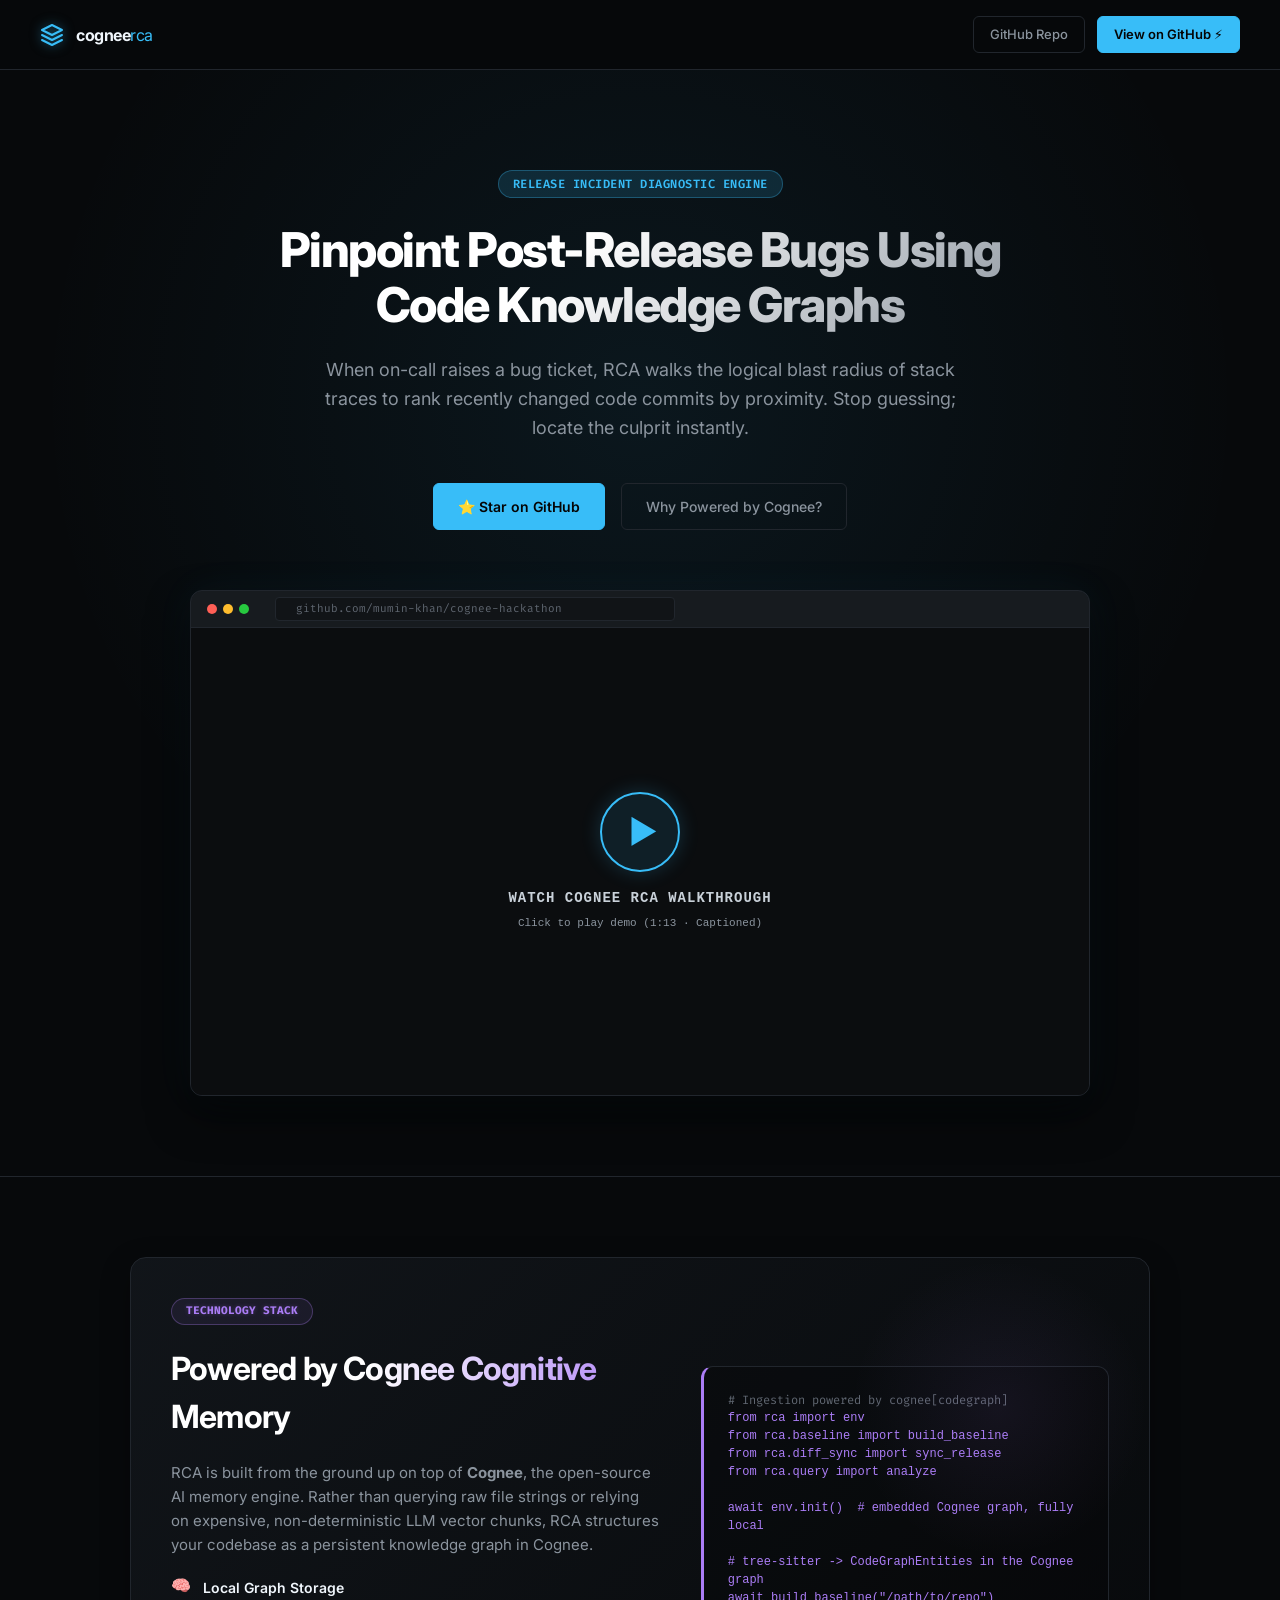
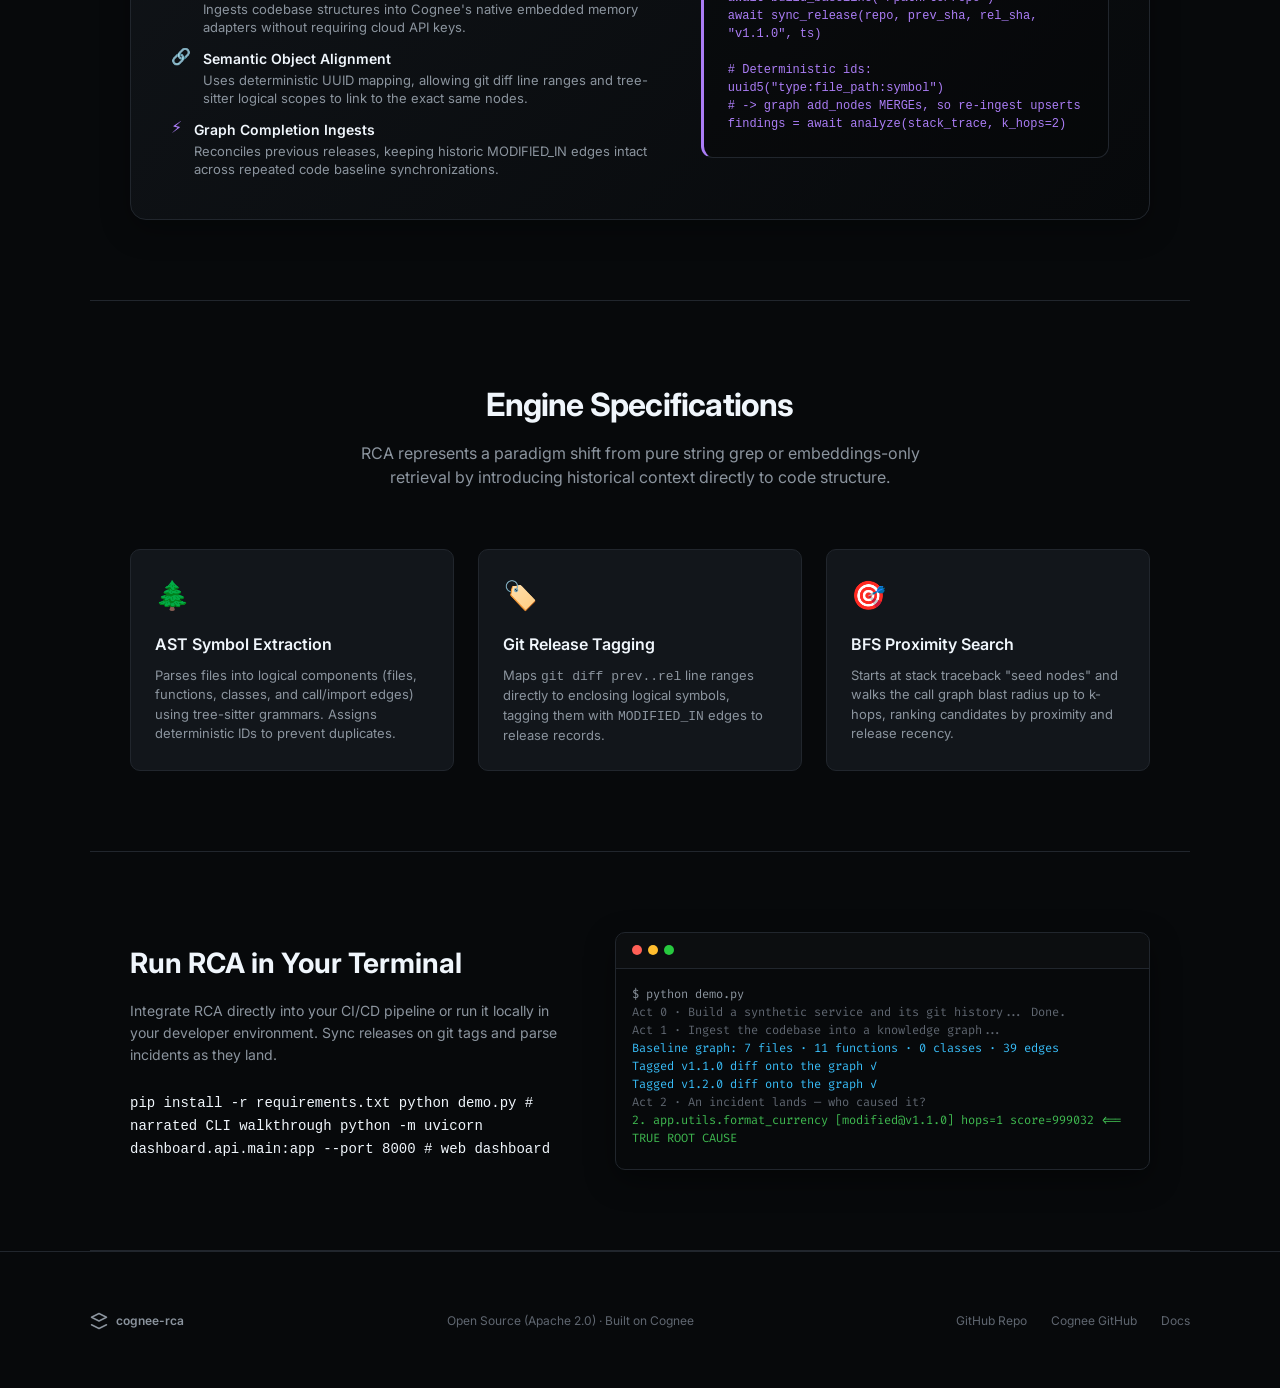
==== website/index.html @ fc98d41f "website" ====
<!DOCTYPE html>
<html lang="en">
<head>
    <meta charset="UTF-8">
    <meta name="viewport" content="width=device-width, initial-scale=1.0">
    <title>Cognee RCA — Code Knowledge Graph Root-Cause Analysis</title>
    <!-- Google Fonts for developer-centric typography -->
    <link rel="preconnect" href="https://fonts.googleapis.com">
    <link rel="preconnect" href="https://fonts.gstatic.com" crossorigin>
    <link href="https://fonts.googleapis.com/css2?family=Fira+Code:wght@400;500;600;700&family=Inter:wght@300;400;500;600;700;800&display=swap" rel="stylesheet">
    <link rel="stylesheet" href="styles.css">
    <style>
        /* Specific Landing Page Styles overrides to keep clean */
        body.landing-page {
            overflow-y: auto !important;
            height: auto;
            background-color: #07090b;
        }
        
        .landing-navbar {
            height: 70px;
            border-bottom: 1px solid var(--border-color);
            background-color: rgba(7, 9, 11, 0.8);
            backdrop-filter: blur(12px);
            position: sticky;
            top: 0;
            z-index: 1000;
            display: flex;
            align-items: center;
            justify-content: space-between;
            padding: 0 40px;
        }

        .landing-hero {
            padding: 100px 20px 80px 20px;
            text-align: center;
            position: relative;
            background: radial-gradient(circle at 50% 30%, rgba(56, 189, 248, 0.08) 0%, rgba(7, 9, 11, 0) 60%);
            border-bottom: 1px solid var(--border-color);
        }

        .hero-badge {
            background-color: var(--color-cyan-glow);
            color: var(--color-cyan);
            border: 1px solid rgba(56, 189, 248, 0.3);
            border-radius: 20px;
            padding: 4px 14px;
            font-family: var(--font-mono);
            font-size: 12px;
            font-weight: 600;
            display: inline-block;
            margin-bottom: 24px;
            letter-spacing: 0.5px;
            text-transform: uppercase;
        }

        .landing-hero h1 {
            font-size: 48px;
            font-weight: 800;
            line-height: 1.15;
            letter-spacing: -1.5px;
            margin-bottom: 24px;
            max-width: 800px;
            margin-left: auto;
            margin-right: auto;
            background: linear-gradient(135deg, #ffffff 40%, #8b949e 100%);
            -webkit-background-clip: text;
            -webkit-text-fill-color: transparent;
        }

        .landing-hero p {
            font-size: 18px;
            color: var(--text-secondary);
            max-width: 650px;
            margin: 0 auto 40px auto;
            line-height: 1.6;
        }

        .hero-ctas {
            display: flex;
            justify-content: center;
            gap: 16px;
            margin-bottom: 60px;
        }

        /* Mockup Window in Hero */
        .hero-mockup {
            max-width: 900px;
            margin: 0 auto;
            border: 1px solid var(--border-color);
            border-radius: 12px;
            background-color: var(--bg-card);
            box-shadow: 0 20px 40px rgba(0,0,0,0.5), 0 0 40px rgba(56, 189, 248, 0.05);
            overflow: hidden;
            display: flex;
            flex-direction: column;
            aspect-ratio: 16 / 9;
        }

        .mockup-header {
            height: 40px;
            background-color: rgba(255,255,255,0.02);
            border-bottom: 1px solid var(--border-color);
            display: flex;
            align-items: center;
            padding: 0 16px;
            gap: 6px;
        }

        .mockup-dot {
            width: 10px;
            height: 10px;
            border-radius: 50%;
            background-color: #30363d;
        }

        .mockup-dot.red { background-color: #ff5f56; }
        .mockup-dot.yellow { background-color: #ffbd2e; }
        .mockup-dot.green { background-color: #27c93f; }

        .mockup-address {
            margin-left: 20px;
            background-color: rgba(0,0,0,0.25);
            border-radius: 4px;
            padding: 3px 20px;
            font-family: var(--font-mono);
            font-size: 11px;
            color: var(--text-muted);
            flex-grow: 1;
            max-width: 400px;
            text-align: left;
            border: 1px solid var(--border-color);
        }

        .mockup-body {
            flex-grow: 1;
            display: flex;
            background-color: #0b0d0f;
            position: relative;
        }

        .mockup-sidebar {
            width: 180px;
            border-right: 1px solid var(--border-color);
            background-color: #07090b;
            padding: 16px;
            display: flex;
            flex-direction: column;
            gap: 12px;
        }

        .mockup-nav-item {
            height: 8px;
            background-color: #21262d;
            border-radius: 4px;
            width: 100%;
        }

        .mockup-nav-item.short {
            width: 60%;
        }

        .mockup-nav-item.active {
            background-color: var(--color-cyan-glow);
            border-left: 2px solid var(--color-cyan);
        }

        .mockup-content {
            flex-grow: 1;
            padding: 24px;
            display: flex;
            flex-direction: column;
            gap: 20px;
        }

        .mockup-grid {
            display: grid;
            grid-template-columns: 240px 1fr;
            gap: 20px;
            height: 100%;
        }

        .mockup-card {
            background-color: var(--bg-card);
            border: 1px solid var(--border-color);
            border-radius: 8px;
            padding: 16px;
            display: flex;
            flex-direction: column;
            gap: 10px;
        }

        .mockup-canvas-placeholder {
            flex-grow: 1;
            background-color: #07090b;
            border-radius: 6px;
            border: 1px dashed var(--border-color);
            position: relative;
            overflow: hidden;
            display: flex;
            align-items: center;
            justify-content: center;
        }

        /* Simulated graph nodes inside mockup */
        .mockup-node {
            position: absolute;
            width: 16px;
            height: 16px;
            border-radius: 50%;
            border: 2px solid var(--color-purple);
            background-color: #1f242c;
        }
        .mockup-node.file {
            width: 24px;
            height: 24px;
            border-radius: 4px;
            border-color: var(--color-cyan);
            background-color: #0d1117;
        }
        .mockup-node.glow {
            box-shadow: 0 0 10px var(--color-cyan);
            background-color: var(--color-cyan);
            border-color: #ffffff;
        }
        .mockup-node.cause {
            border-color: var(--color-green);
            background-color: #1b4721;
            box-shadow: 0 0 12px var(--color-green);
        }

        /* Power Section */
        .powered-section {
            padding: 80px 40px;
            max-width: 1100px;
            margin: 0 auto;
            border-bottom: 1px solid var(--border-color);
        }

        .power-card {
            background: linear-gradient(135deg, rgba(18, 22, 27, 0.9) 0%, rgba(7, 9, 11, 0.9) 100%);
            border: 1px solid var(--border-color);
            border-radius: 16px;
            padding: 40px;
            position: relative;
            overflow: hidden;
            box-shadow: 0 10px 30px rgba(0,0,0,0.3);
        }

        .power-card::after {
            content: '';
            position: absolute;
            top: 0;
            right: 0;
            width: 300px;
            height: 300px;
            background: radial-gradient(circle, rgba(171, 125, 246, 0.08) 0%, rgba(7, 9, 11, 0) 70%);
            pointer-events: none;
        }

        .power-badge-glowing {
            color: var(--color-purple);
            border: 1px solid rgba(171, 125, 246, 0.3);
            background-color: rgba(171, 125, 246, 0.08);
            text-shadow: 0 0 4px rgba(171, 125, 246, 0.3);
            border-radius: 20px;
            padding: 4px 14px;
            font-family: var(--font-mono);
            font-size: 11px;
            font-weight: 700;
            display: inline-block;
            margin-bottom: 20px;
            text-transform: uppercase;
        }

        .power-card h2 {
            font-size: 32px;
            font-weight: 700;
            letter-spacing: -0.8px;
            margin-bottom: 20px;
            background: linear-gradient(90deg, #ffffff 40%, var(--color-purple) 100%);
            -webkit-background-clip: text;
            -webkit-text-fill-color: transparent;
        }

        .power-grid {
            display: grid;
            grid-template-columns: 1.2fr 1fr;
            gap: 40px;
            align-items: center;
        }

        .power-text p {
            font-size: 15px;
            color: var(--text-secondary);
            line-height: 1.6;
            margin-bottom: 20px;
        }

        .cognee-features-list {
            display: flex;
            flex-direction: column;
            gap: 12px;
        }

        .cognee-feat-item {
            display: flex;
            align-items: flex-start;
            gap: 12px;
        }

        .cognee-feat-item span.bullet {
            color: var(--color-purple);
            font-size: 16px;
            line-height: 1;
        }

        .cognee-feat-item h4 {
            font-size: 14px;
            font-weight: 600;
            color: var(--text-primary);
            margin-bottom: 2px;
        }

        .cognee-feat-item p {
            font-size: 13px;
            color: var(--text-secondary);
            margin-bottom: 0;
            line-height: 1.4;
        }

        .power-visual {
            background-color: rgba(0, 0, 0, 0.25);
            border: 1px solid var(--border-color);
            border-radius: 12px;
            padding: 24px;
            font-family: var(--font-mono);
            font-size: 12px;
            color: var(--text-secondary);
            border-left: 3px solid var(--color-purple);
        }

        .power-visual pre {
            white-space: pre-wrap;
            color: #ab7df6;
        }

        .power-visual span.comment {
            color: var(--text-muted);
        }

        /* Features Section */
        .features-section {
            padding: 80px 40px;
            max-width: 1100px;
            margin: 0 auto;
            border-bottom: 1px solid var(--border-color);
        }

        .section-header {
            text-align: center;
            margin-bottom: 60px;
        }

        .section-header h2 {
            font-size: 32px;
            font-weight: 700;
            letter-spacing: -0.8px;
            margin-bottom: 12px;
        }

        .section-header p {
            font-size: 16px;
            color: var(--text-secondary);
            max-width: 600px;
            margin: 0 auto;
        }

        .features-grid {
            display: grid;
            grid-template-columns: repeat(3, 1fr);
            gap: 24px;
        }

        .feature-card {
            background-color: var(--bg-card);
            border: 1px solid var(--border-color);
            border-radius: 10px;
            padding: 24px;
            transition: all 0.3s ease;
        }

        .feature-card:hover {
            border-color: var(--border-highlight);
            transform: translateY(-4px);
            box-shadow: 0 10px 20px rgba(0, 0, 0, 0.2);
        }

        .feat-icon {
            font-size: 28px;
            margin-bottom: 16px;
        }

        .feature-card h3 {
            font-size: 16px;
            font-weight: 600;
            margin-bottom: 10px;
            color: var(--text-primary);
        }

        .feature-card p {
            font-size: 13px;
            color: var(--text-secondary);
            line-height: 1.5;
        }

        /* CLI Terminal Section */
        .terminal-section {
            padding: 80px 40px;
            max-width: 1100px;
            margin: 0 auto;
            border-bottom: 1px solid var(--border-color);
        }

        .terminal-grid {
            display: grid;
            grid-template-columns: 1fr 1.2fr;
            gap: 40px;
            align-items: center;
        }

        .terminal-wrapper {
            background-color: #07090b;
            border: 1px solid var(--border-color);
            border-radius: 10px;
            overflow: hidden;
            box-shadow: 0 10px 30px rgba(0,0,0,0.4);
        }

        .terminal-header {
            height: 36px;
            background-color: rgba(255,255,255,0.02);
            border-bottom: 1px solid var(--border-color);
            display: flex;
            align-items: center;
            padding: 0 16px;
            gap: 6px;
        }

        .terminal-body-content {
            padding: 16px;
            font-family: var(--font-mono);
            font-size: 12px;
            color: var(--text-secondary);
            min-height: 200px;
        }

        /* Footer Section */
        .landing-footer {
            padding: 60px 40px;
            background-color: var(--bg-sidebar);
            border-top: 1px solid var(--border-color);
            color: var(--text-muted);
            font-size: 12px;
        }

        .footer-container {
            max-width: 1100px;
            margin: 0 auto;
            display: flex;
            justify-content: space-between;
            align-items: center;
        }

        .footer-logo {
            display: flex;
            align-items: center;
            gap: 8px;
            color: var(--text-secondary);
            font-weight: 600;
        }

        .footer-links {
            display: flex;
            gap: 24px;
        }

        .footer-links a {
            color: var(--text-muted);
            text-decoration: none;
            transition: color 0.2s ease;
        }

        .footer-links a:hover {
            color: var(--text-primary);
        }
    </style>
</head>
<body class="landing-page dark-theme">

    <!-- Top Navbar -->
    <header class="landing-navbar">
        <div class="brand-section" style="border: none; padding: 0;">
            <div class="brand-logo">
                <svg width="24" height="24" viewBox="0 0 24 24" fill="none" xmlns="http://www.w3.org/2000/svg">
                    <path d="M12 2L2 7L12 12L22 7L12 2Z" stroke="#38bdf8" stroke-width="2" stroke-linecap="round" stroke-linejoin="round"/>
                    <path d="M2 17L12 22L22 17" stroke="#38bdf8" stroke-width="2" stroke-linecap="round" stroke-linejoin="round"/>
                    <path d="M2 12L12 17L22 12" stroke="#38bdf8" stroke-width="2" stroke-linecap="round" stroke-linejoin="round"/>
                </svg>
            </div>
            <div class="brand-name">
                <h2 style="font-size: 16px;">cognee<span>rca</span></h2>
            </div>
        </div>
        
        <div class="header-actions">
            <a href="https://github.com/mumin-khan/cognee-hackathon" target="_blank" class="btn btn-secondary">
                GitHub Repo
            </a>
            <a href="https://github.com/mumin-khan/cognee-hackathon" target="_blank" class="btn btn-accent">
                View on GitHub ⚡
            </a>
        </div>
    </header>

    <!-- Hero Section -->
    <section class="landing-hero">
        <span class="hero-badge">Release Incident Diagnostic Engine</span>
        <h1>Pinpoint Post-Release Bugs Using Code Knowledge Graphs</h1>
        <p>
            When on-call raises a bug ticket, RCA walks the logical blast radius of stack traces to rank recently changed code commits by proximity. Stop guessing; locate the culprit instantly.
        </p>
        
        <div class="hero-ctas">
            <a href="https://github.com/mumin-khan/cognee-hackathon" target="_blank" class="btn btn-accent btn-large">
                ⭐ Star on GitHub
            </a>
            <a href="#power" class="btn btn-secondary btn-large">
                Why Powered by Cognee?
            </a>
        </div>

        <!-- Simulated Mockup -->
        <div class="hero-mockup">
            <div class="mockup-header">
                <div class="mockup-dot red"></div>
                <div class="mockup-dot yellow"></div>
                <div class="mockup-dot green"></div>
                <div class="mockup-address">github.com/mumin-khan/cognee-hackathon</div>
            </div>
            <div class="video-placeholder" onclick="openVideoModal()" style="width: 100%; height: 100%; display: flex; flex-direction: column; align-items: center; justify-content: center; background-color: #0b0d0f; cursor: pointer; position: relative; border-radius: 0 0 8px 8px; border: none; flex-grow: 1;">
                <div class="play-btn-circle" style="width: 80px; height: 80px; border-radius: 50%; background: rgba(56, 189, 248, 0.1); border: 2px solid #38bdf8; display: flex; align-items: center; justify-content: center; transition: all 0.3s ease; box-shadow: 0 0 20px rgba(56, 189, 248, 0.2);">
                    <span style="font-size: 32px; color: #38bdf8; margin-left: 6px;">▶</span>
                </div>
                <div style="margin-top: 16px; font-family: monospace; font-size: 14px; color: #c9d1d9; font-weight: bold; letter-spacing: 1px;">WATCH COGNEE RCA WALKTHROUGH</div>
                <div style="margin-top: 6px; font-family: monospace; font-size: 11px; color: #8b949e;">Click to play demo (1:13 · Captioned)</div>
            </div>
        </div>
    </section>

    <!-- Powered by Cognee Section -->
    <section class="powered-section" id="power">
        <div class="power-card">
            <div class="power-badge-glowing">Technology Stack</div>
            <div class="power-grid">
                <div class="power-text">
                    <h2>Powered by Cognee Cognitive Memory</h2>
                    <p>
                        RCA is built from the ground up on top of <strong>Cognee</strong>, the open-source AI memory engine. Rather than querying raw file strings or relying on expensive, non-deterministic LLM vector chunks, RCA structures your codebase as a persistent knowledge graph in Cognee.
                    </p>
                    
                    <div class="cognee-features-list">
                        <div class="cognee-feat-item">
                            <span class="bullet">🧠</span>
                            <div>
                                <h4>Local Graph Storage</h4>
                                <p>Ingests codebase structures into Cognee's native embedded memory adapters without requiring cloud API keys.</p>
                            </div>
                        </div>
                        <div class="cognee-feat-item">
                            <span class="bullet">🔗</span>
                            <div>
                                <h4>Semantic Object Alignment</h4>
                                <p>Uses deterministic UUID mapping, allowing git diff line ranges and tree-sitter logical scopes to link to the exact same nodes.</p>
                            </div>
                        </div>
                        <div class="cognee-feat-item">
                            <span class="bullet">⚡</span>
                            <div>
                                <h4>Graph Completion Ingests</h4>
                                <p>Reconciles previous releases, keeping historic MODIFIED_IN edges intact across repeated code baseline synchronizations.</p>
                            </div>
                        </div>
                    </div>
                </div>

                <div class="power-visual">
                    <span class="comment"># Ingestion powered by cognee[codegraph]</span>
                    <pre><code>from rca import env
from rca.baseline import build_baseline
from rca.diff_sync import sync_release
from rca.query import analyze

await env.init()  # embedded Cognee graph, fully local

# tree-sitter -> CodeGraphEntities in the Cognee graph
await build_baseline("/path/to/repo")
await sync_release(repo, prev_sha, rel_sha, "v1.1.0", ts)

# Deterministic ids: uuid5("type:file_path:symbol")
# -> graph add_nodes MERGEs, so re-ingest upserts
findings = await analyze(stack_trace, k_hops=2)</code></pre>
                </div>
            </div>
        </div>
    </section>

    <!-- Core Features Grid -->
    <section class="features-section">
        <div class="section-header">
            <h2>Engine Specifications</h2>
            <p>RCA represents a paradigm shift from pure string grep or embeddings-only retrieval by introducing historical context directly to code structure.</p>
        </div>
        
        <div class="features-grid">
            <div class="feature-card">
                <div class="feat-icon">🌲</div>
                <h3>AST Symbol Extraction</h3>
                <p>Parses files into logical components (files, functions, classes, and call/import edges) using tree-sitter grammars. Assigns deterministic IDs to prevent duplicates.</p>
            </div>
            <div class="feature-card">
                <div class="feat-icon">🏷️</div>
                <h3>Git Release Tagging</h3>
                <p>Maps <code>git diff prev..rel</code> line ranges directly to enclosing logical symbols, tagging them with <code>MODIFIED_IN</code> edges to release records.</p>
            </div>
            <div class="feature-card">
                <div class="feat-icon">🎯</div>
                <h3>BFS Proximity Search</h3>
                <p>Starts at stack traceback "seed nodes" and walks the call graph blast radius up to k-hops, ranking candidates by proximity and release recency.</p>
            </div>
        </div>
    </section>

    <!-- Terminal Demo -->
    <section class="terminal-section">
        <div class="terminal-grid">
            <div>
                <h2 style="font-size: 28px; font-weight: 700; margin-bottom: 16px;">Run RCA in Your Terminal</h2>
                <p style="color: var(--text-secondary); line-height: 1.6; margin-bottom: 24px;">
                    Integrate RCA directly into your CI/CD pipeline or run it locally in your developer environment. Sync releases on git tags and parse incidents as they land.
                </p>
                <div class="code-block" style="margin-bottom: 0;">
                    <code>pip install -r requirements.txt
python demo.py   # narrated CLI walkthrough
python -m uvicorn dashboard.api.main:app --port 8000   # web dashboard</code>
                </div>
            </div>
            
            <div class="terminal-wrapper">
                <div class="terminal-header">
                    <div class="mockup-dot red"></div>
                    <div class="mockup-dot yellow"></div>
                    <div class="mockup-dot green"></div>
                </div>
                <div class="terminal-body-content" id="landing-terminal">
                    <div>$ python demo.py</div>
                    <div class="text-muted">Act 0 · Build a synthetic service and its git history... Done.</div>
                    <div class="text-muted">Act 1 · Ingest the codebase into a knowledge graph...</div>
                    <div class="text-blue">Baseline graph: 7 files · 11 functions · 0 classes · 39 edges</div>
                    <div class="text-blue">Tagged v1.1.0 diff onto the graph ✓</div>
                    <div class="text-blue">Tagged v1.2.0 diff onto the graph ✓</div>
                    <div class="text-muted">Act 2 · An incident lands — who caused it?</div>
                    <div class="text-green">2. app.utils.format_currency [modified@v1.1.0] hops=1 score=999032 &lt;== TRUE ROOT CAUSE</div>
                </div>
            </div>
        </div>
    </section>

    <!-- Footer -->
    <footer class="landing-footer">
        <div class="footer-container">
            <div class="footer-logo">
                <svg width="18" height="18" viewBox="0 0 24 24" fill="none" xmlns="http://www.w3.org/2000/svg">
                    <path d="M12 2L2 7L12 12L22 7L12 2Z" stroke="#8b949e" stroke-width="2" stroke-linecap="round" stroke-linejoin="round"/>
                    <path d="M2 17L12 22L22 17" stroke="#8b949e" stroke-width="2" stroke-linecap="round" stroke-linejoin="round"/>
                </svg>
                <span>cognee-rca</span>
            </div>
            <div>
                Open Source (Apache 2.0) · Built on Cognee
            </div>
            <div class="footer-links">
                <a href="https://github.com/mumin-khan/cognee-hackathon" target="_blank">GitHub Repo</a>
                <a href="https://github.com/topoteretes/cognee" target="_blank">Cognee GitHub</a>
                <a href="https://docs.cognee.ai" target="_blank">Docs</a>
            </div>
        </div>
    </footer>

    <!-- Video Modal Lightbox -->
    <div id="video-modal" class="video-modal-overlay">
        <div class="video-modal-content">
            <div class="video-modal-header">
                <span>📺 Cognee RCA Walkthrough Demo</span>
                <button class="modal-close-btn" onclick="closeVideoModal()">✕</button>
            </div>
            <div class="video-modal-body">
                <video id="modal-video" controls muted playsinline>
                    <source src="cognee-website.mp4?v=4" type="video/mp4">
                    <track src="[data-uri]" kind="subtitles" srclang="en" label="English" default>
                    Your browser doesn't support inline video playback.
                    <a href="cognee-website.mp4?v=4" target="_blank" rel="noopener">Download the video</a> to watch it.
                </video>
            </div>
        </div>
    </div>

    <style>
        .video-modal-overlay {
            display: none;
            position: fixed;
            top: 0;
            left: 0;
            width: 100%;
            height: 100%;
            background: rgba(11, 13, 15, 0.95);
            z-index: 10000;
            align-items: center;
            justify-content: center;
            backdrop-filter: blur(10px);
        }
        .video-modal-content {
            position: relative;
            width: 90%;
            max-width: 960px;
            aspect-ratio: 16/9;
            background: #0d1117;
            border: 1px solid #30363d;
            border-radius: 12px;
            overflow: hidden;
            display: flex;
            flex-direction: column;
            box-shadow: 0 20px 50px rgba(0, 0, 0, 0.5);
        }
        .video-modal-header {
            display: flex;
            justify-content: space-between;
            align-items: center;
            padding: 14px 20px;
            background: #161b22;
            border-bottom: 1px solid #30363d;
            font-family: monospace;
            color: #c9d1d9;
            font-weight: bold;
        }
        .modal-close-btn {
            background: none;
            border: none;
            color: #8b949e;
            font-size: 22px;
            cursor: pointer;
            outline: none;
            display: flex;
            align-items: center;
            justify-content: center;
            transition: color 0.2s;
        }
        .modal-close-btn:hover {
            color: #f85149;
        }
        .video-modal-body {
            flex-grow: 1;
            display: flex;
            align-items: center;
            justify-content: center;
            background: #000;
            position: relative;
        }
        .video-modal-body video {
            width: 100%;
            height: 100%;
            object-fit: contain;
            position: relative;
            z-index: 1;
        }
        .video-placeholder:hover .play-btn-circle {
            background: rgba(56, 189, 248, 0.2) !important;
            transform: scale(1.08);
            box-shadow: 0 0 30px rgba(56, 189, 248, 0.4) !important;
        }
        
        /* Captions styling for developer dashboard theme */
        ::cue {
            background-color: rgba(11, 13, 15, 0.85);
            color: #38bdf8;
            font-family: monospace;
            font-size: 15px;
            font-weight: bold;
            border-radius: 4px;
            padding: 4px 8px;
            text-shadow: 0 1px 2px rgba(0,0,0,0.9);
        }
        @media (max-width: 768px) {
            ::cue {
                font-size: 11px;
                padding: 2px 4px;
            }
        }
    </style>

    <script>
        const VIDEO_END = 73; // cap playback at 1:13

        function openVideoModal() {
            const modal = document.getElementById("video-modal");
            const video = document.getElementById("modal-video");
            modal.style.display = "flex";
            video.currentTime = 0;

            // Force subtitles on — set mode after tracks are ready
            const enableTrack = () => {
                if (video.textTracks && video.textTracks.length > 0) {
                    video.textTracks[0].mode = 'showing';
                }
            };
            if (video.readyState >= 1) {
                enableTrack();
            } else {
                video.addEventListener('loadedmetadata', enableTrack, { once: true });
            }

            // Loop back at 73s
            video.ontimeupdate = function() {
                if (video.currentTime >= VIDEO_END) {
                    video.currentTime = 0;
                }
            };

            video.play();
        }
        function closeVideoModal() {
            const modal = document.getElementById("video-modal");
            const video = document.getElementById("modal-video");
            video.pause();
            video.ontimeupdate = null;
            modal.style.display = "none";
        }

        // Close modal on click outside content
        window.onclick = function(event) {
            const modal = document.getElementById("video-modal");
            if (event.target == modal) {
                closeVideoModal();
            }
        }
    </script>
</body>
</html>
---- website/styles.css ----
/* CSS variables for developer-centric dark theme */
:root {
    --bg-main: #0b0e11;
    --bg-sidebar: #07090b;
    --bg-card: #12161b;
    --bg-input: #1b2129;
    --border-color: #21262d;
    --border-highlight: #30363d;
    --text-primary: #f0f6fc;
    --text-secondary: #8b949e;
    --text-muted: #5f6670;

    /* Code Highlight Colors */
    --color-cyan: #38bdf8;
    --color-cyan-glow: rgba(56, 189, 248, 0.15);
    --color-green: #3fb950;
    --color-green-glow: rgba(63, 185, 80, 0.1);
    --color-red: #f85149;
    --color-red-glow: rgba(248, 81, 73, 0.1);
    --color-amber: #d29922;
    --color-amber-glow: rgba(210, 153, 34, 0.15);
    --color-purple: #ab7df6;

    --font-sans: 'Inter', system-ui, -apple-system, sans-serif;
    --font-mono: 'Fira Code', 'JetBrains Mono', 'SF Mono', Menlo, monospace;
}

* {
    box-sizing: border-box;
    margin: 0;
    padding: 0;
}

body {
    background-color: var(--bg-main);
    color: var(--text-primary);
    font-family: var(--font-sans);
    font-size: 14px;
    line-height: 1.5;
    height: 100vh;
    overflow: hidden;
}

/* App Container Layout */
.app-container {
    display: flex;
    height: 100vh;
    width: 100vw;
}

/* Sidebar Styling */
.app-sidebar {
    width: 240px;
    background-color: var(--bg-sidebar);
    border-right: 1px solid var(--border-color);
    display: flex;
    flex-direction: column;
    padding: 20px 0;
    flex-shrink: 0;
}

.brand-section {
    display: flex;
    align-items: center;
    padding: 0 20px 24px 20px;
    border-bottom: 1px solid var(--border-color);
}

.brand-logo {
    margin-right: 12px;
    display: flex;
    align-items: center;
}

.brand-logo svg {
    filter: drop-shadow(0 0 6px rgba(56, 189, 248, 0.5));
}

.brand-name h2 {
    font-size: 18px;
    font-weight: 700;
    letter-spacing: -0.5px;
    color: var(--text-primary);
}

.brand-name h2 span {
    color: var(--color-cyan);
    font-weight: 400;
}

.brand-name .badge {
    font-family: var(--font-mono);
    font-size: 10px;
    background-color: var(--bg-card);
    border: 1px solid var(--border-color);
    padding: 1px 6px;
    border-radius: 4px;
    color: var(--text-secondary);
    display: inline-block;
    margin-top: 2px;
}

.nav-menu {
    flex-grow: 1;
    padding: 24px 12px;
    display: flex;
    flex-direction: column;
    gap: 6px;
}

.nav-item {
    background: none;
    border: none;
    color: var(--text-secondary);
    display: flex;
    align-items: center;
    padding: 10px 14px;
    border-radius: 6px;
    cursor: pointer;
    font-family: var(--font-sans);
    font-size: 14px;
    font-weight: 500;
    text-align: left;
    transition: all 0.2s ease;
    width: 100%;
    text-decoration: none;
}

.nav-item:hover {
    background-color: rgba(255, 255, 255, 0.05);
    color: var(--text-primary);
}

.nav-item.active {
    background-color: var(--color-cyan-glow);
    color: var(--color-cyan);
    font-weight: 600;
    box-shadow: inset 3px 0 0 var(--color-cyan);
}

.nav-item .icon {
    font-size: 16px;
    margin-right: 12px;
    display: inline-block;
    width: 20px;
    text-align: center;
}

.sidebar-footer {
    padding: 20px;
    border-top: 1px solid var(--border-color);
    display: flex;
    flex-direction: column;
    gap: 12px;
}

.project-info .label {
    font-size: 10px;
    font-weight: 600;
    letter-spacing: 0.5px;
    color: var(--text-muted);
    margin-bottom: 4px;
}

.project-info .value {
    font-family: var(--font-mono);
    font-size: 11px;
    color: var(--text-secondary);
    word-break: break-all;
}

.status-indicator {
    display: flex;
    align-items: center;
    font-size: 12px;
    color: var(--text-secondary);
    gap: 8px;
}

.dot {
    width: 8px;
    height: 8px;
    border-radius: 50%;
    display: inline-block;
    background-color: var(--text-muted);
}

.dot.pulse-green {
    background-color: var(--color-green);
    box-shadow: 0 0 6px var(--color-green);
    animation: pulse 2s infinite;
}

.dot.pulse-red {
    background-color: var(--color-red);
    box-shadow: 0 0 6px var(--color-red);
}

@keyframes pulse {
    0% { transform: scale(0.95); box-shadow: 0 0 0 0 rgba(63, 185, 80, 0.7); }
    70% { transform: scale(1); box-shadow: 0 0 0 5px rgba(63, 185, 80, 0); }
    100% { transform: scale(0.95); box-shadow: 0 0 0 0 rgba(63, 185, 80, 0); }
}

/* Workspace Panels */
.app-workspace {
    display: flex;
    flex-direction: column;
    flex-grow: 1;
    overflow: hidden;
}

.workspace-header {
    height: 70px;
    border-bottom: 1px solid var(--border-color);
    display: flex;
    align-items: center;
    justify-content: space-between;
    padding: 0 24px;
    flex-shrink: 0;
}

.header-title h1 {
    font-size: 20px;
    font-weight: 600;
    letter-spacing: -0.3px;
}

.header-title p {
    font-size: 12px;
    color: var(--text-secondary);
}

.header-actions {
    display: flex;
    gap: 12px;
}

/* Buttons */
.btn {
    font-family: var(--font-sans);
    font-size: 13px;
    font-weight: 500;
    padding: 8px 16px;
    border-radius: 6px;
    cursor: pointer;
    border: 1px solid var(--border-color);
    transition: all 0.2s ease;
    display: inline-flex;
    align-items: center;
    gap: 8px;
    text-decoration: none;
    background-color: transparent;
    color: var(--text-primary);
}

.btn:disabled {
    opacity: 0.5;
    cursor: not-allowed;
}

.btn-primary {
    background-color: #24292f;
    color: #f0f6fc;
}

.btn-primary:hover:not(:disabled) {
    background-color: #30363d;
    border-color: #8b949e;
}

.btn-secondary {
    background: none;
    color: var(--text-secondary);
}

.btn-secondary:hover:not(:disabled) {
    background-color: rgba(255, 255, 255, 0.05);
    color: var(--text-primary);
}

.btn-accent {
    background-color: var(--color-cyan);
    color: #050505;
    border-color: var(--color-cyan);
    font-weight: 600;
}

.btn-accent:hover:not(:disabled) {
    background-color: #7dd3fc;
    border-color: #7dd3fc;
    box-shadow: 0 0 12px rgba(56, 189, 248, 0.4);
}

.btn-large {
    padding: 12px 24px;
    font-size: 14px;
    justify-content: center;
}

.btn-full {
    width: 100%;
}

/* Tab Management */
.workspace-content {
    flex-grow: 1;
    overflow-y: auto;
    position: relative;
    padding: 20px;
}

.dashboard-sections {
    display: flex;
    flex-direction: column;
    gap: 24px;
    max-width: 1500px;
    margin: 0 auto;
}

.section-block {
    display: flex;
    flex-direction: column;
    gap: 8px;
}

.section-heading {
    display: flex;
    align-items: center;
    gap: 10px;
    margin-bottom: 4px;
}

.section-heading .step-num {
    width: 24px;
    height: 24px;
    border-radius: 50%;
    background-color: var(--color-cyan-glow);
    color: var(--color-cyan);
    font-family: var(--font-mono);
    font-size: 12px;
    font-weight: 700;
    display: flex;
    align-items: center;
    justify-content: center;
    flex-shrink: 0;
}

.section-heading h2 {
    font-size: 16px;
    font-weight: 700;
    letter-spacing: -0.2px;
}

.section-heading .section-sub {
    font-size: 12px;
    color: var(--text-secondary);
    font-weight: 400;
}

/* Grid Layouts */
.grid-layout {
    display: grid;
    grid-template-columns: 380px 1fr;
    gap: 20px;
    align-items: stretch;
}

.grid-layout.setup-grid {
    grid-template-columns: 1fr 1fr;
}

.control-panel {
    display: flex;
    flex-direction: column;
    gap: 20px;
}

.viewer-panel {
    display: flex;
    flex-direction: column;
    gap: 20px;
    overflow: hidden;
}

/* Cards styling */
.card {
    background-color: var(--bg-card);
    border: 1px solid var(--border-color);
    border-radius: 8px;
    padding: 16px;
    display: flex;
    flex-direction: column;
    overflow: hidden;
}

.card-glow {
    position: relative;
}

.card-glow::after {
    content: '';
    position: absolute;
    top: 0;
    left: 0;
    width: 100%;
    height: 2px;
    background: linear-gradient(90deg, var(--color-cyan), var(--color-purple));
    border-top-left-radius: 8px;
    border-top-right-radius: 8px;
}

.card-header {
    display: flex;
    align-items: center;
    justify-content: space-between;
    margin-bottom: 12px;
    flex-shrink: 0;
    gap: 8px;
}

.card-header h3 {
    font-size: 14px;
    font-weight: 600;
    color: var(--text-primary);
    text-transform: uppercase;
    letter-spacing: 0.5px;
}

.header-badge {
    background-color: var(--color-cyan-glow);
    color: var(--color-cyan);
    font-family: var(--font-mono);
    font-size: 10px;
    font-weight: 600;
    padding: 2px 6px;
    border-radius: 4px;
    border: 1px solid rgba(56, 189, 248, 0.2);
    white-space: nowrap;
}

.header-action-text {
    font-family: var(--font-mono);
    font-size: 12px;
    color: var(--color-amber);
    background-color: var(--color-amber-glow);
    padding: 2px 8px;
    border-radius: 4px;
}

.card-body {
    flex-grow: 1;
    overflow: hidden;
}

.flex-column {
    display: flex;
    flex-direction: column;
}

.section-desc {
    font-size: 12px;
    color: var(--text-secondary);
    margin-bottom: 16px;
}

/* Forms & Inputs */
.form-group {
    margin-bottom: 16px;
}

.form-row {
    display: flex;
    align-items: center;
    justify-content: space-between;
    margin-bottom: 6px;
}

.form-row label {
    font-weight: 500;
    font-size: 13px;
}

.form-value {
    font-family: var(--font-mono);
    color: var(--color-cyan);
    font-weight: 600;
}

label.field-label {
    display: block;
    font-size: 12px;
    font-weight: 500;
    color: var(--text-secondary);
    margin-bottom: 6px;
}

input[type="range"] {
    width: 100%;
    accent-color: var(--color-cyan);
    height: 4px;
    background: var(--border-color);
    border-radius: 2px;
    outline: none;
    margin: 8px 0;
}

.form-control {
    width: 100%;
    background-color: var(--bg-input);
    border: 1px solid var(--border-color);
    border-radius: 6px;
    color: var(--text-primary);
    padding: 8px 12px;
    font-family: var(--font-sans);
    font-size: 13px;
    outline: none;
    transition: border-color 0.2s ease;
}

.form-control:focus {
    border-color: var(--color-cyan);
}

textarea.form-control {
    font-family: var(--font-mono);
    font-size: 14px;
    resize: vertical;
    min-height: 160px;
    line-height: 1.5;
}

select[multiple].form-control {
    min-height: 90px;
}

.input-info {
    display: block;
    font-size: 11px;
    color: var(--text-muted);
    margin-top: 4px;
}

.input-error {
    display: block;
    font-size: 11px;
    color: var(--color-red);
    margin-top: 6px;
}

.form-hr {
    border: none;
    border-top: 1px dashed var(--border-color);
    margin: 16px 0;
}

.or-divider {
    display: flex;
    align-items: center;
    gap: 10px;
    margin: 18px 0;
    color: var(--text-muted);
    font-size: 11px;
    text-transform: uppercase;
    letter-spacing: 0.5px;
}

.or-divider::before, .or-divider::after {
    content: '';
    flex: 1;
    height: 1px;
    background-color: var(--border-color);
}

/* Incident dropdown (demo prefill) */
.incident-dropdown-row {
    display: flex;
    gap: 8px;
    margin-bottom: 12px;
}

.incident-dropdown-row select {
    flex-grow: 1;
}

/* Traceback Container */
.traceback-container {
    background-color: #07090b;
    border: 1px solid var(--border-color);
    border-radius: 6px;
    padding: 12px;
    overflow-x: auto;
    max-height: 240px;
}

.traceback-container code {
    font-family: var(--font-mono);
    font-size: 14px;
    color: #ff7b72;
    display: block;
    white-space: pre;
}

/* Canvas Graph Visualizer */
.card-visualizer {
    flex-grow: 1;
    position: relative;
    min-height: 480px;
}

.graph-container {
    width: 100%;
    height: 100%;
    position: relative;
    background-color: #07090b;
    border-radius: 6px;
    border: 1px solid var(--border-color);
    overflow: hidden;
}

.graph-legend {
    display: flex;
    gap: 12px;
    font-size: 11px;
    color: var(--text-secondary);
    flex-wrap: wrap;
}

.legend-item {
    display: flex;
    align-items: center;
    gap: 4px;
    white-space: nowrap;
}

.legend-dot {
    width: 8px;
    height: 8px;
    border-radius: 50%;
    display: inline-block;
}

.dot-file { background-color: var(--color-cyan); }
.dot-func { background-color: var(--color-purple); }
.dot-class { background-color: #f778ba; }
.dot-release { background-color: var(--color-amber); }
.dot-changed { background-color: var(--color-red); }
.dot-import { background-color: #7ee787; }
.dot-repo { background-color: var(--text-primary); }

.legend-line {
    width: 12px;
    height: 2px;
    display: inline-block;
}

.line-calls { background-color: #58a6ff; }
.line-depends { background-color: #ff7b72; }
.line-contains { background-color: rgba(255,255,255,0.3); border-top: 1px dashed rgba(255,255,255,0.3); background: none; }
.line-modified { background-color: var(--color-amber); }
.line-release { background-color: var(--color-purple); }

#graph-canvas {
    display: block;
    width: 100%;
    height: 100%;
    cursor: grab;
}

.canvas-instructions {
    position: absolute;
    bottom: 8px;
    left: 12px;
    font-size: 10px;
    color: var(--text-muted);
    pointer-events: none;
}

.graph-tooltip {
    position: absolute;
    background-color: rgba(7, 9, 11, 0.95);
    border: 1px solid var(--border-color);
    border-radius: 6px;
    padding: 10px 12px;
    font-size: 11px;
    pointer-events: none;
    z-index: 100;
    box-shadow: 0 4px 12px rgba(0, 0, 0, 0.5);
    display: none;
    max-width: 280px;
}

.tooltip-title {
    font-family: var(--font-mono);
    font-weight: 600;
    color: var(--text-primary);
    margin-bottom: 4px;
    word-break: break-all;
}

.tooltip-row {
    display: flex;
    justify-content: space-between;
    color: var(--text-secondary);
    gap: 12px;
    margin-top: 2px;
}

.tooltip-label {
    color: var(--text-muted);
}

.tooltip-val {
    font-family: var(--font-mono);
}

.graph-empty-state {
    position: absolute;
    inset: 0;
    display: flex;
    align-items: center;
    justify-content: center;
    text-align: center;
    color: var(--text-muted);
    font-size: 13px;
    padding: 20px;
}

/* Stat tiles (BaselineStats display) */
.stat-tiles {
    display: grid;
    grid-template-columns: repeat(5, 1fr);
    gap: 10px;
    margin-top: 12px;
}

.stat-tile {
    background-color: rgba(0, 0, 0, 0.15);
    border: 1px solid var(--border-color);
    border-radius: 6px;
    padding: 10px 8px;
    text-align: center;
}

.stat-tile .stat-value {
    font-family: var(--font-mono);
    font-size: 18px;
    font-weight: 700;
    color: var(--color-cyan);
}

.stat-tile .stat-label {
    font-size: 10px;
    color: var(--text-muted);
    text-transform: uppercase;
    letter-spacing: 0.5px;
    margin-top: 2px;
}

/* Console Log Box */
.terminal-card {
    background-color: #07090b;
}

.terminal-badge {
    background-color: rgba(255, 255, 255, 0.05);
    color: var(--text-secondary);
    font-family: var(--font-mono);
    font-size: 9px;
    padding: 1px 5px;
    border-radius: 4px;
}

.terminal-body {
    font-family: var(--font-mono);
    font-size: 13px;
    color: var(--text-secondary);
    overflow-y: auto;
    padding-right: 4px;
    display: flex;
    flex-direction: column;
    gap: 4px;
    white-space: pre-wrap;
    max-height: 180px;
    min-height: 60px;
}

.terminal-line {
    line-height: 1.4;
}

.text-blue { color: var(--color-cyan); }
.text-green { color: var(--color-green); }
.text-amber { color: var(--color-amber); }
.text-red { color: var(--color-red); }
.text-purple { color: var(--color-purple); }
.text-muted { color: var(--text-muted); }

/* Findings Table */
.scrollable-y {
    overflow-y: auto;
    padding-right: 4px;
}

.table-container {
    flex-grow: 1;
    overflow-y: auto;
    border: 1px solid var(--border-color);
    border-radius: 6px;
    background-color: rgba(0, 0, 0, 0.1);
    max-height: 420px;
}

.findings-table {
    width: 100%;
    border-collapse: collapse;
    font-size: 12px;
}

.findings-table th {
    background-color: rgba(0, 0, 0, 0.2);
    border-bottom: 1px solid var(--border-color);
    padding: 8px 12px;
    text-align: left;
    color: var(--text-muted);
    font-weight: 600;
    position: sticky;
    top: 0;
}

.findings-table td {
    padding: 10px 12px;
    border-bottom: 1px solid var(--border-color);
    color: var(--text-secondary);
}

.findings-table tr:last-child td {
    border-bottom: none;
}

.findings-table tbody tr {
    transition: background-color 0.2s ease;
    cursor: pointer;
}

.findings-table tbody tr:hover {
    background-color: rgba(255, 255, 255, 0.02);
}

.findings-table tbody tr.row-root-cause {
    background-color: rgba(63, 185, 80, 0.05);
    border-left: 3px solid var(--color-green);
}

.findings-table tbody tr.row-root-cause:hover {
    background-color: rgba(63, 185, 80, 0.08);
}

.table-placeholder {
    text-align: center;
    color: var(--text-muted);
    padding: 30px !important;
}

.rank-badge {
    display: inline-flex;
    align-items: center;
    justify-content: center;
    width: 20px;
    height: 20px;
    border-radius: 50%;
    background-color: var(--bg-input);
    border: 1px solid var(--border-color);
    font-family: var(--font-mono);
    font-size: 10px;
    font-weight: 600;
    color: var(--text-secondary);
}

.findings-table tr.row-root-cause .rank-badge {
    background-color: var(--color-green-glow);
    border-color: var(--color-green);
    color: var(--color-green);
}

.symbol-cell {
    font-family: var(--font-mono);
    color: var(--text-primary);
    font-weight: 500;
}

.true-cause-label {
    color: var(--color-green);
    font-size: 10px;
    font-weight: 700;
    margin-left: 6px;
    letter-spacing: 0.2px;
    text-transform: uppercase;
}

.change-tag {
    font-size: 10px;
    font-weight: 600;
    padding: 2px 6px;
    border-radius: 4px;
    font-family: var(--font-sans);
}

.change-modified {
    background-color: var(--color-amber-glow);
    color: var(--color-amber);
    border: 1px solid rgba(210, 153, 34, 0.2);
}

.change-added {
    background-color: var(--color-green-glow);
    color: var(--color-green);
    border: 1px solid rgba(63, 185, 80, 0.2);
}

.change-deleted {
    background-color: var(--color-red-glow);
    color: var(--color-red);
    border: 1px solid rgba(248, 81, 73, 0.2);
}

.score-value {
    font-family: var(--font-mono);
    color: var(--color-cyan);
    font-weight: 600;
}

.btn-view-diff {
    background: none;
    border: 1px solid var(--border-color);
    color: var(--text-secondary);
    padding: 2px 8px;
    border-radius: 4px;
    cursor: pointer;
    font-size: 11px;
    transition: all 0.2s ease;
}

.btn-view-diff:hover {
    background-color: rgba(255, 255, 255, 0.05);
    color: var(--text-primary);
    border-color: var(--border-highlight);
}

/* Diff Section */
.diff-section {
    margin-top: 12px;
    background-color: #07090b;
    border: 1px solid var(--border-color);
    border-radius: 6px;
    display: flex;
    flex-direction: column;
    overflow: hidden;
    max-height: 260px;
    flex-shrink: 0;
}

.diff-section.hidden {
    display: none;
}

.diff-header {
    background-color: rgba(255, 255, 255, 0.02);
    border-bottom: 1px solid var(--border-color);
    padding: 6px 12px;
    display: flex;
    align-items: center;
    justify-content: space-between;
}

.diff-title {
    font-family: var(--font-mono);
    font-size: 11px;
    color: var(--text-secondary);
}

.btn-close {
    background: none;
    border: none;
    color: var(--text-muted);
    cursor: pointer;
    font-size: 14px;
    line-height: 1;
}

.btn-close:hover {
    color: var(--text-primary);
}

.diff-pre {
    padding: 10px;
    overflow: auto;
    flex-grow: 1;
}

.diff-pre code {
    font-family: var(--font-mono);
    font-size: 11px;
    display: block;
    line-height: 1.5;
}

.diff-line-add {
    background-color: rgba(63, 185, 80, 0.15);
    color: #7ee787;
    display: block;
}

.diff-line-del {
    background-color: rgba(248, 81, 73, 0.15);
    color: #ff7b72;
    display: block;
}

.diff-line-meta {
    color: var(--color-purple);
    display: block;
    opacity: 0.8;
}

/* Changed-symbols tag list (setup panel result) */
.changes-tree {
    display: flex;
    flex-direction: column;
    gap: 8px;
    margin-top: 10px;
}

.change-item {
    background-color: rgba(0, 0, 0, 0.1);
    border: 1px solid var(--border-color);
    border-radius: 6px;
    padding: 8px 10px;
    display: flex;
    align-items: center;
    justify-content: space-between;
    gap: 8px;
}

.change-symbol-name {
    font-family: var(--font-mono);
    font-size: 11px;
    color: var(--text-primary);
    overflow: hidden;
    text-overflow: ellipsis;
    white-space: nowrap;
}

/* Release list (synced so far) */
.releases-list {
    display: flex;
    flex-direction: column;
    gap: 8px;
    margin-top: 8px;
}

.release-item {
    border: 1px solid var(--border-color);
    border-radius: 6px;
    padding: 10px 12px;
}

.release-header-row {
    display: flex;
    justify-content: space-between;
    align-items: center;
    margin-bottom: 4px;
}

.release-tag-badge {
    font-family: var(--font-mono);
    font-size: 12px;
    font-weight: 600;
    color: var(--color-cyan);
    background-color: var(--color-cyan-glow);
    border: 1px solid rgba(56, 189, 248, 0.2);
    padding: 2px 8px;
    border-radius: 4px;
    white-space: nowrap;
}

.release-time {
    font-size: 11px;
    color: var(--text-muted);
    font-family: var(--font-mono);
}

.empty-state {
    color: var(--text-muted);
    font-size: 12px;
    padding: 16px;
    text-align: center;
    border: 1px dashed var(--border-color);
    border-radius: 6px;
}

.error-banner {
    background-color: var(--color-red-glow);
    border: 1px solid rgba(248, 81, 73, 0.3);
    color: #ff9f97;
    padding: 8px 12px;
    border-radius: 6px;
    font-size: 12px;
    margin-top: 10px;
    font-family: var(--font-mono);
    white-space: pre-wrap;
}

.error-banner.hidden {
    display: none;
}

.spinner {
    display: inline-block;
    width: 12px;
    height: 12px;
    border: 2px solid rgba(255,255,255,0.2);
    border-top-color: var(--color-cyan);
    border-radius: 50%;
    animation: spin 0.7s linear infinite;
}

@keyframes spin {
    to { transform: rotate(360deg); }
}

/* Custom Scrollbars */
::-webkit-scrollbar {
    width: 8px;
    height: 8px;
}

::-webkit-scrollbar-track {
    background: transparent;
}

::-webkit-scrollbar-thumb {
    background: var(--border-color);
    border-radius: 4px;
}

::-webkit-scrollbar-thumb:hover {
    background: var(--border-highlight);
}

@media (max-width: 1100px) {
    .grid-layout, .grid-layout.setup-grid {
        grid-template-columns: 1fr;
    }
    .stat-tiles {
        grid-template-columns: repeat(3, 1fr);
    }
}
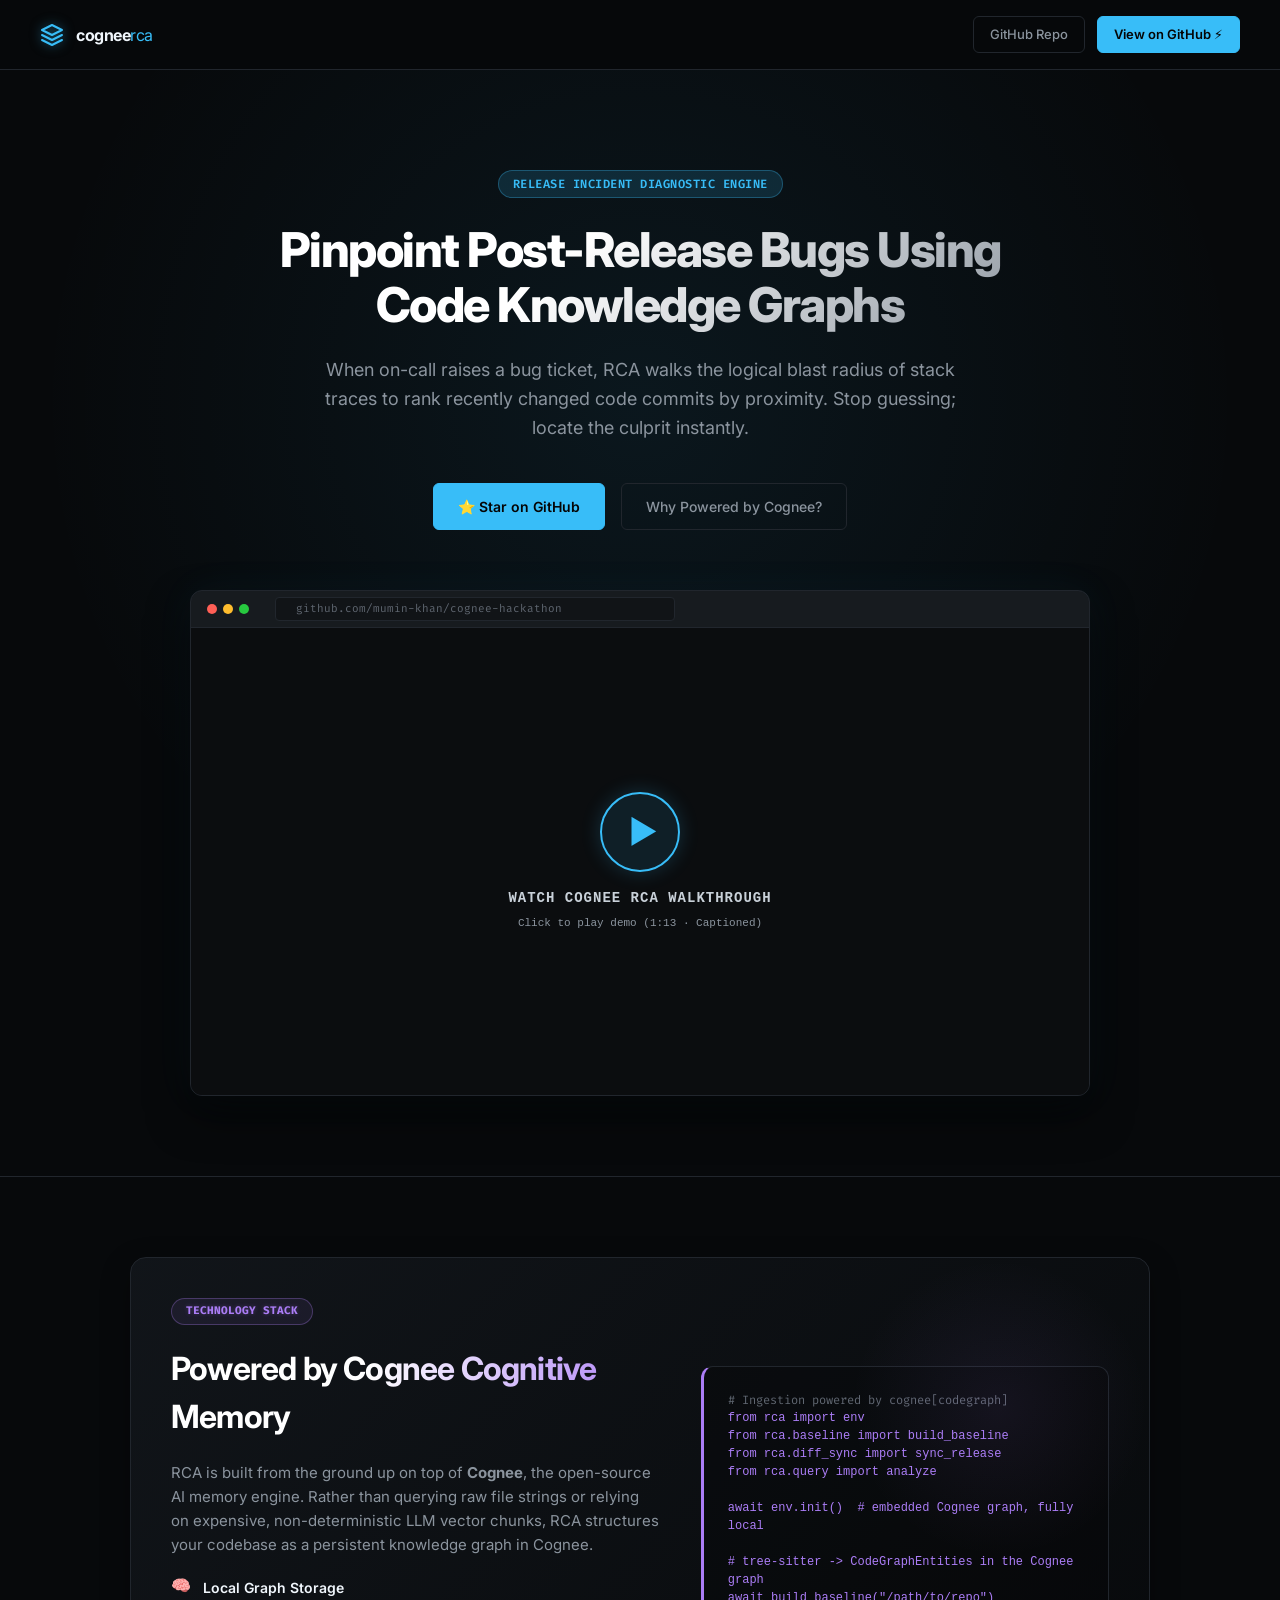
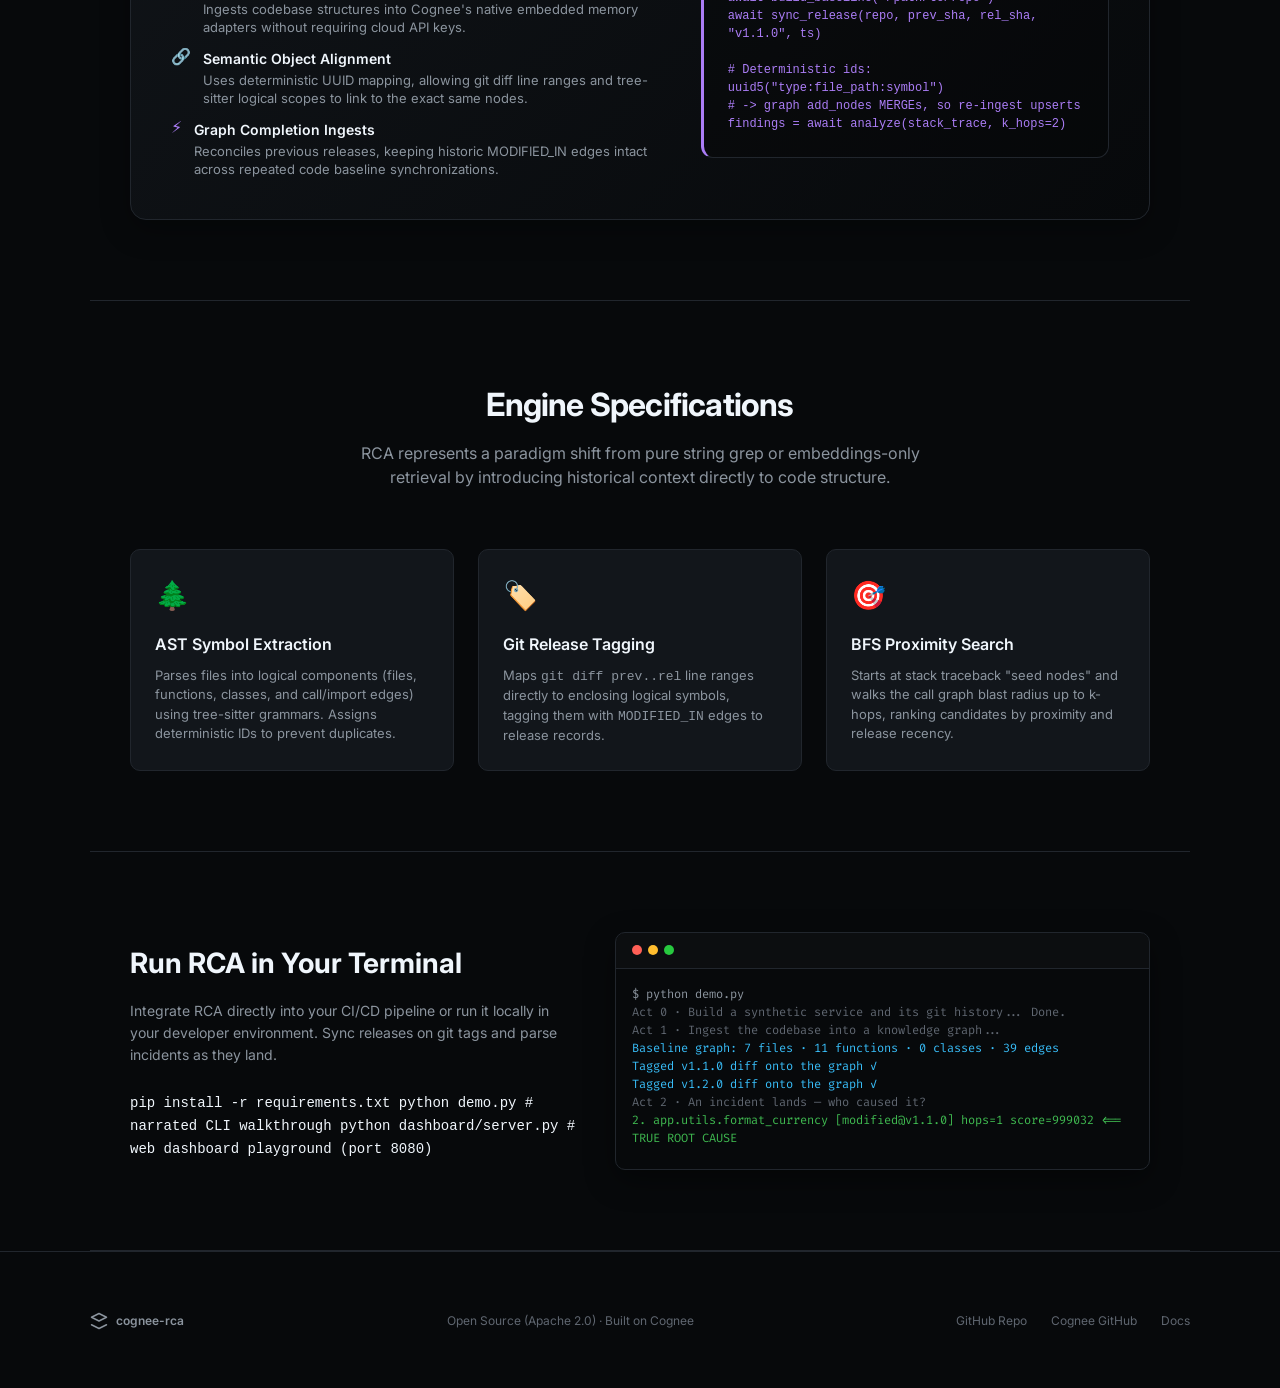
==== commit 05550d3d: "chore: video size" ====
--- a/website/index.html
+++ b/website/index.html
@@ -652,7 +652,7 @@
                 <div class="code-block" style="margin-bottom: 0;">
                     <code>pip install -r requirements.txt
 python demo.py   # narrated CLI walkthrough
-python -m uvicorn dashboard.api.main:app --port 8000   # web dashboard</code>
+python dashboard/server.py   # web dashboard playground (port 8080)</code>
                 </div>
             </div>
             
@@ -706,10 +706,10 @@
             </div>
             <div class="video-modal-body">
                 <video id="modal-video" controls muted playsinline>
-                    <source src="cognee-website.mp4?v=4" type="video/mp4">
+                    <source src="cognee-video.mp4" type="video/mp4">
                     <track src="[data-uri]" kind="subtitles" srclang="en" label="English" default>
                     Your browser doesn't support inline video playback.
-                    <a href="cognee-website.mp4?v=4" target="_blank" rel="noopener">Download the video</a> to watch it.
+                    <a href="cognee-video.mp4" target="_blank" rel="noopener">Download the video</a> to watch it.
                 </video>
             </div>
         </div>
@@ -819,15 +819,17 @@
 
             // Force subtitles on — set mode after tracks are ready
             const enableTrack = () => {
-                if (video.textTracks && video.textTracks.length > 0) {
-                    video.textTracks[0].mode = 'showing';
+                if (video.textTracks) {
+                    for (let i = 0; i < video.textTracks.length; i++) {
+                        video.textTracks[i].mode = 'showing';
+                    }
                 }
             };
-            if (video.readyState >= 1) {
-                enableTrack();
-            } else {
-                video.addEventListener('loadedmetadata', enableTrack, { once: true });
-            }
+            enableTrack();
+            video.addEventListener('loadedmetadata', enableTrack);
+            video.addEventListener('loadeddata', enableTrack);
+            video.addEventListener('canplay', enableTrack);
+            video.addEventListener('play', enableTrack);
 
             // Loop back at 73s
             video.ontimeupdate = function() {
